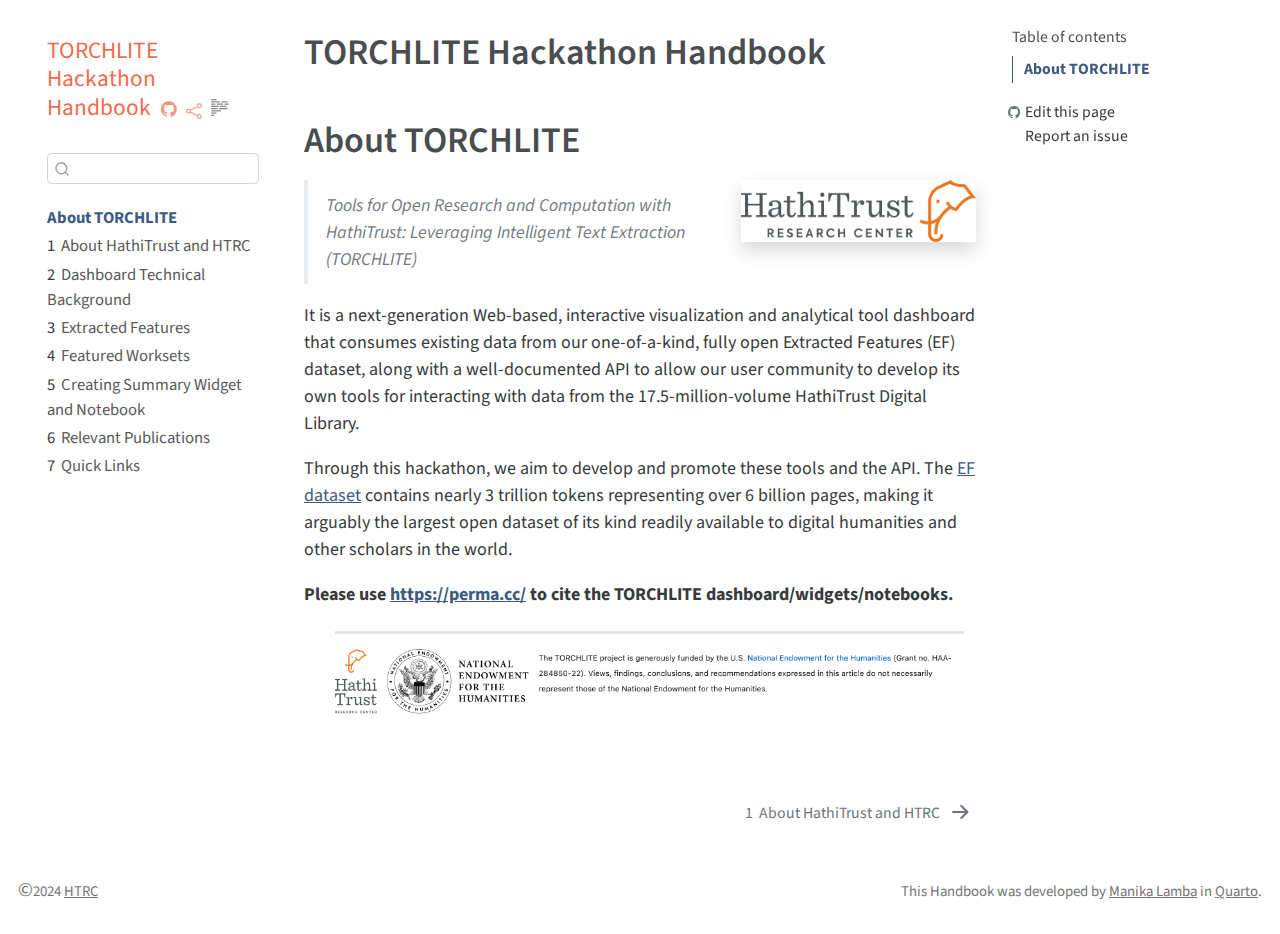
==== index.html @ 079a1df3 "30 April 2024" ====
<!DOCTYPE html>
<html xmlns="http://www.w3.org/1999/xhtml" lang="en" xml:lang="en"><head>

<meta charset="utf-8">
<meta name="generator" content="quarto-1.3.450">

<meta name="viewport" content="width=device-width, initial-scale=1.0, user-scalable=yes">


<title>TORCHLITE Hackathon Handbook</title>
<style>
code{white-space: pre-wrap;}
span.smallcaps{font-variant: small-caps;}
div.columns{display: flex; gap: min(4vw, 1.5em);}
div.column{flex: auto; overflow-x: auto;}
div.hanging-indent{margin-left: 1.5em; text-indent: -1.5em;}
ul.task-list{list-style: none;}
ul.task-list li input[type="checkbox"] {
  width: 0.8em;
  margin: 0 0.8em 0.2em -1em; /* quarto-specific, see https://github.com/quarto-dev/quarto-cli/issues/4556 */ 
  vertical-align: middle;
}
</style>


<script src="site_libs/quarto-nav/quarto-nav.js"></script>
<script src="site_libs/quarto-nav/headroom.min.js"></script>
<script src="site_libs/clipboard/clipboard.min.js"></script>
<script src="site_libs/quarto-search/autocomplete.umd.js"></script>
<script src="site_libs/quarto-search/fuse.min.js"></script>
<script src="site_libs/quarto-search/quarto-search.js"></script>
<meta name="quarto:offset" content="./">
<link href="./htrc.html" rel="next">
<link href="./images/cover.png" rel="icon" type="image/png">
<script src="site_libs/quarto-html/quarto.js"></script>
<script src="site_libs/quarto-html/popper.min.js"></script>
<script src="site_libs/quarto-html/tippy.umd.min.js"></script>
<script src="site_libs/quarto-html/anchor.min.js"></script>
<link href="site_libs/quarto-html/tippy.css" rel="stylesheet">
<link href="site_libs/quarto-html/quarto-syntax-highlighting.css" rel="stylesheet" id="quarto-text-highlighting-styles">
<script src="site_libs/bootstrap/bootstrap.min.js"></script>
<link href="site_libs/bootstrap/bootstrap-icons.css" rel="stylesheet">
<link href="site_libs/bootstrap/bootstrap.min.css" rel="stylesheet" id="quarto-bootstrap" data-mode="light">
<script id="quarto-search-options" type="application/json">{
  "location": "sidebar",
  "copy-button": false,
  "collapse-after": 3,
  "panel-placement": "start",
  "type": "textbox",
  "limit": 20,
  "language": {
    "search-no-results-text": "No results",
    "search-matching-documents-text": "matching documents",
    "search-copy-link-title": "Copy link to search",
    "search-hide-matches-text": "Hide additional matches",
    "search-more-match-text": "more match in this document",
    "search-more-matches-text": "more matches in this document",
    "search-clear-button-title": "Clear",
    "search-detached-cancel-button-title": "Cancel",
    "search-submit-button-title": "Submit",
    "search-label": "Search"
  }
}</script>


</head>

<body class="nav-sidebar floating">

<div id="quarto-search-results"></div>
  <header id="quarto-header" class="headroom fixed-top">
  <nav class="quarto-secondary-nav">
    <div class="container-fluid d-flex">
      <button type="button" class="quarto-btn-toggle btn" data-bs-toggle="collapse" data-bs-target="#quarto-sidebar,#quarto-sidebar-glass" aria-controls="quarto-sidebar" aria-expanded="false" aria-label="Toggle sidebar navigation" onclick="if (window.quartoToggleHeadroom) { window.quartoToggleHeadroom(); }">
        <i class="bi bi-layout-text-sidebar-reverse"></i>
      </button>
      <nav class="quarto-page-breadcrumbs" aria-label="breadcrumb"><ol class="breadcrumb"><li class="breadcrumb-item"><a href="./index.html">About TORCHLITE</a></li></ol></nav>
      <a class="flex-grow-1" role="button" data-bs-toggle="collapse" data-bs-target="#quarto-sidebar,#quarto-sidebar-glass" aria-controls="quarto-sidebar" aria-expanded="false" aria-label="Toggle sidebar navigation" onclick="if (window.quartoToggleHeadroom) { window.quartoToggleHeadroom(); }">      
      </a>
      <button type="button" class="btn quarto-search-button" aria-label="" onclick="window.quartoOpenSearch();">
        <i class="bi bi-search"></i>
      </button>
    </div>
  </nav>
</header>
<!-- content -->
<div id="quarto-content" class="quarto-container page-columns page-rows-contents page-layout-article">
<!-- sidebar -->
  <nav id="quarto-sidebar" class="sidebar collapse collapse-horizontal sidebar-navigation floating overflow-auto">
    <div class="pt-lg-2 mt-2 text-left sidebar-header">
    <div class="sidebar-title mb-0 py-0">
      <a href="./">TORCHLITE Hackathon Handbook</a> 
        <div class="sidebar-tools-main tools-wide">
    <a href="https://github.com/htrc/torchlite-handbook" rel="" title="Source Code" class="quarto-navigation-tool px-1" aria-label="Source Code"><i class="bi bi-github"></i></a>
    <div class="dropdown">
      <a href="" title="Share" id="quarto-navigation-tool-dropdown-0" class="quarto-navigation-tool dropdown-toggle px-1" data-bs-toggle="dropdown" aria-expanded="false" aria-label="Share"><i class="bi bi-share"></i></a>
      <ul class="dropdown-menu" aria-labelledby="quarto-navigation-tool-dropdown-0">
          <li>
            <a class="dropdown-item sidebar-tools-main-item" href="https://twitter.com/intent/tweet?url=|url|">
              <i class="bi bi-bi-twitter pe-1"></i>
            Twitter
            </a>
          </li>
          <li>
            <a class="dropdown-item sidebar-tools-main-item" href="https://www.facebook.com/sharer/sharer.php?u=|url|">
              <i class="bi bi-bi-facebook pe-1"></i>
            Facebook
            </a>
          </li>
      </ul>
    </div>
  <a href="" class="quarto-reader-toggle quarto-navigation-tool px-1" onclick="window.quartoToggleReader(); return false;" title="Toggle reader mode">
  <div class="quarto-reader-toggle-btn">
  <i class="bi"></i>
  </div>
</a>
</div>
    </div>
      </div>
        <div class="mt-2 flex-shrink-0 align-items-center">
        <div class="sidebar-search">
        <div id="quarto-search" class="" title="Search"></div>
        </div>
        </div>
    <div class="sidebar-menu-container"> 
    <ul class="list-unstyled mt-1">
        <li class="sidebar-item">
  <div class="sidebar-item-container"> 
  <a href="./index.html" class="sidebar-item-text sidebar-link active">
 <span class="menu-text">About TORCHLITE</span></a>
  </div>
</li>
        <li class="sidebar-item">
  <div class="sidebar-item-container"> 
  <a href="./htrc.html" class="sidebar-item-text sidebar-link">
 <span class="menu-text"><span class="chapter-number">1</span>&nbsp; <span class="chapter-title">About HathiTrust and HTRC</span></span></a>
  </div>
</li>
        <li class="sidebar-item">
  <div class="sidebar-item-container"> 
  <a href="./technical-background.html" class="sidebar-item-text sidebar-link">
 <span class="menu-text"><span class="chapter-number">2</span>&nbsp; <span class="chapter-title">Dashboard Technical Background</span></span></a>
  </div>
</li>
        <li class="sidebar-item">
  <div class="sidebar-item-container"> 
  <a href="./ef.html" class="sidebar-item-text sidebar-link">
 <span class="menu-text"><span class="chapter-number">3</span>&nbsp; <span class="chapter-title">Extracted Features</span></span></a>
  </div>
</li>
        <li class="sidebar-item">
  <div class="sidebar-item-container"> 
  <a href="./worksets.html" class="sidebar-item-text sidebar-link">
 <span class="menu-text"><span class="chapter-number">4</span>&nbsp; <span class="chapter-title">Featured Worksets</span></span></a>
  </div>
</li>
        <li class="sidebar-item">
  <div class="sidebar-item-container"> 
  <a href="./widget.html" class="sidebar-item-text sidebar-link">
 <span class="menu-text"><span class="chapter-number">5</span>&nbsp; <span class="chapter-title">Creating Summary Widget and Notebook</span></span></a>
  </div>
</li>
        <li class="sidebar-item">
  <div class="sidebar-item-container"> 
  <a href="./publications.html" class="sidebar-item-text sidebar-link">
 <span class="menu-text"><span class="chapter-number">6</span>&nbsp; <span class="chapter-title">Relevant Publications</span></span></a>
  </div>
</li>
        <li class="sidebar-item">
  <div class="sidebar-item-container"> 
  <a href="./links.html" class="sidebar-item-text sidebar-link">
 <span class="menu-text"><span class="chapter-number">7</span>&nbsp; <span class="chapter-title">Quick Links</span></span></a>
  </div>
</li>
    </ul>
    </div>
</nav>
<div id="quarto-sidebar-glass" data-bs-toggle="collapse" data-bs-target="#quarto-sidebar,#quarto-sidebar-glass"></div>
<!-- margin-sidebar -->
    <div id="quarto-margin-sidebar" class="sidebar margin-sidebar">
        <nav id="TOC" role="doc-toc" class="toc-active">
    <h2 id="toc-title">Table of contents</h2>
   
  <ul>
  <li><a href="#about-torchlite" id="toc-about-torchlite" class="nav-link active" data-scroll-target="#about-torchlite">About TORCHLITE</a></li>
  </ul>
<div class="toc-actions"><div><i class="bi bi-github"></i></div><div class="action-links"><p><a href="https://github.com/htrc/torchlite-handbook/edit/main/index.qmd" class="toc-action">Edit this page</a></p><p><a href="https://github.com/htrc/torchlite-handbook/issues/new" class="toc-action">Report an issue</a></p></div></div></nav>
    </div>
<!-- main -->
<main class="content" id="quarto-document-content">

<header id="title-block-header" class="quarto-title-block default">
<div class="quarto-title">
<h1 class="title">TORCHLITE Hackathon Handbook</h1>
</div>



<div class="quarto-title-meta">

    
  
    
  </div>
  

</header>


<section id="about-torchlite" class="level1 unnumbered">
<h1 class="unnumbered">About TORCHLITE</h1><p><img src="images/cover.png" title="TORCHLITE Hackathon Handbook" class="quarto-cover-image img-fluid"></p>
<blockquote class="blockquote">
<p><em>Tools for Open Research and Computation with HathiTrust: Leveraging Intelligent Text Extraction (TORCHLITE)</em></p>
</blockquote>
<p>It is a next-generation Web-based, interactive visualization and analytical tool dashboard that consumes existing data from our one-of-a-kind, fully open Extracted Features (EF) dataset, along with a well-documented API to allow our user community to develop its own tools for interacting with data from the 17.5-million-volume HathiTrust Digital Library.</p>
<p>Through this hackathon, we aim to develop and promote these tools and the API. The <a href="https://analytics.hathitrust.org/datasets">EF dataset</a> contains nearly 3 trillion tokens representing over 6 billion pages, making it arguably the largest open dataset of its kind readily available to digital humanities and other scholars in the world.</p>
<p><strong>Please use <a href="https://perma.cc/" class="uri">https://perma.cc/</a> to cite the TORCHLITE dashboard/widgets/notebooks.</strong></p>
<div class="quarto-figure quarto-figure-center">
<figure class="figure">
<p><img src="images/footer.png" class="img-fluid figure-img"></p>
</figure>
</div>


</section>

</main> <!-- /main -->
<script id="quarto-html-after-body" type="application/javascript">
window.document.addEventListener("DOMContentLoaded", function (event) {
  const toggleBodyColorMode = (bsSheetEl) => {
    const mode = bsSheetEl.getAttribute("data-mode");
    const bodyEl = window.document.querySelector("body");
    if (mode === "dark") {
      bodyEl.classList.add("quarto-dark");
      bodyEl.classList.remove("quarto-light");
    } else {
      bodyEl.classList.add("quarto-light");
      bodyEl.classList.remove("quarto-dark");
    }
  }
  const toggleBodyColorPrimary = () => {
    const bsSheetEl = window.document.querySelector("link#quarto-bootstrap");
    if (bsSheetEl) {
      toggleBodyColorMode(bsSheetEl);
    }
  }
  toggleBodyColorPrimary();  
  const icon = "";
  const anchorJS = new window.AnchorJS();
  anchorJS.options = {
    placement: 'right',
    icon: icon
  };
  anchorJS.add('.anchored');
  const isCodeAnnotation = (el) => {
    for (const clz of el.classList) {
      if (clz.startsWith('code-annotation-')) {                     
        return true;
      }
    }
    return false;
  }
  const clipboard = new window.ClipboardJS('.code-copy-button', {
    text: function(trigger) {
      const codeEl = trigger.previousElementSibling.cloneNode(true);
      for (const childEl of codeEl.children) {
        if (isCodeAnnotation(childEl)) {
          childEl.remove();
        }
      }
      return codeEl.innerText;
    }
  });
  clipboard.on('success', function(e) {
    // button target
    const button = e.trigger;
    // don't keep focus
    button.blur();
    // flash "checked"
    button.classList.add('code-copy-button-checked');
    var currentTitle = button.getAttribute("title");
    button.setAttribute("title", "Copied!");
    let tooltip;
    if (window.bootstrap) {
      button.setAttribute("data-bs-toggle", "tooltip");
      button.setAttribute("data-bs-placement", "left");
      button.setAttribute("data-bs-title", "Copied!");
      tooltip = new bootstrap.Tooltip(button, 
        { trigger: "manual", 
          customClass: "code-copy-button-tooltip",
          offset: [0, -8]});
      tooltip.show();    
    }
    setTimeout(function() {
      if (tooltip) {
        tooltip.hide();
        button.removeAttribute("data-bs-title");
        button.removeAttribute("data-bs-toggle");
        button.removeAttribute("data-bs-placement");
      }
      button.setAttribute("title", currentTitle);
      button.classList.remove('code-copy-button-checked');
    }, 1000);
    // clear code selection
    e.clearSelection();
  });
  function tippyHover(el, contentFn) {
    const config = {
      allowHTML: true,
      content: contentFn,
      maxWidth: 500,
      delay: 100,
      arrow: false,
      appendTo: function(el) {
          return el.parentElement;
      },
      interactive: true,
      interactiveBorder: 10,
      theme: 'quarto',
      placement: 'bottom-start'
    };
    window.tippy(el, config); 
  }
  const noterefs = window.document.querySelectorAll('a[role="doc-noteref"]');
  for (var i=0; i<noterefs.length; i++) {
    const ref = noterefs[i];
    tippyHover(ref, function() {
      // use id or data attribute instead here
      let href = ref.getAttribute('data-footnote-href') || ref.getAttribute('href');
      try { href = new URL(href).hash; } catch {}
      const id = href.replace(/^#\/?/, "");
      const note = window.document.getElementById(id);
      return note.innerHTML;
    });
  }
      let selectedAnnoteEl;
      const selectorForAnnotation = ( cell, annotation) => {
        let cellAttr = 'data-code-cell="' + cell + '"';
        let lineAttr = 'data-code-annotation="' +  annotation + '"';
        const selector = 'span[' + cellAttr + '][' + lineAttr + ']';
        return selector;
      }
      const selectCodeLines = (annoteEl) => {
        const doc = window.document;
        const targetCell = annoteEl.getAttribute("data-target-cell");
        const targetAnnotation = annoteEl.getAttribute("data-target-annotation");
        const annoteSpan = window.document.querySelector(selectorForAnnotation(targetCell, targetAnnotation));
        const lines = annoteSpan.getAttribute("data-code-lines").split(",");
        const lineIds = lines.map((line) => {
          return targetCell + "-" + line;
        })
        let top = null;
        let height = null;
        let parent = null;
        if (lineIds.length > 0) {
            //compute the position of the single el (top and bottom and make a div)
            const el = window.document.getElementById(lineIds[0]);
            top = el.offsetTop;
            height = el.offsetHeight;
            parent = el.parentElement.parentElement;
          if (lineIds.length > 1) {
            const lastEl = window.document.getElementById(lineIds[lineIds.length - 1]);
            const bottom = lastEl.offsetTop + lastEl.offsetHeight;
            height = bottom - top;
          }
          if (top !== null && height !== null && parent !== null) {
            // cook up a div (if necessary) and position it 
            let div = window.document.getElementById("code-annotation-line-highlight");
            if (div === null) {
              div = window.document.createElement("div");
              div.setAttribute("id", "code-annotation-line-highlight");
              div.style.position = 'absolute';
              parent.appendChild(div);
            }
            div.style.top = top - 2 + "px";
            div.style.height = height + 4 + "px";
            let gutterDiv = window.document.getElementById("code-annotation-line-highlight-gutter");
            if (gutterDiv === null) {
              gutterDiv = window.document.createElement("div");
              gutterDiv.setAttribute("id", "code-annotation-line-highlight-gutter");
              gutterDiv.style.position = 'absolute';
              const codeCell = window.document.getElementById(targetCell);
              const gutter = codeCell.querySelector('.code-annotation-gutter');
              gutter.appendChild(gutterDiv);
            }
            gutterDiv.style.top = top - 2 + "px";
            gutterDiv.style.height = height + 4 + "px";
          }
          selectedAnnoteEl = annoteEl;
        }
      };
      const unselectCodeLines = () => {
        const elementsIds = ["code-annotation-line-highlight", "code-annotation-line-highlight-gutter"];
        elementsIds.forEach((elId) => {
          const div = window.document.getElementById(elId);
          if (div) {
            div.remove();
          }
        });
        selectedAnnoteEl = undefined;
      };
      // Attach click handler to the DT
      const annoteDls = window.document.querySelectorAll('dt[data-target-cell]');
      for (const annoteDlNode of annoteDls) {
        annoteDlNode.addEventListener('click', (event) => {
          const clickedEl = event.target;
          if (clickedEl !== selectedAnnoteEl) {
            unselectCodeLines();
            const activeEl = window.document.querySelector('dt[data-target-cell].code-annotation-active');
            if (activeEl) {
              activeEl.classList.remove('code-annotation-active');
            }
            selectCodeLines(clickedEl);
            clickedEl.classList.add('code-annotation-active');
          } else {
            // Unselect the line
            unselectCodeLines();
            clickedEl.classList.remove('code-annotation-active');
          }
        });
      }
  const findCites = (el) => {
    const parentEl = el.parentElement;
    if (parentEl) {
      const cites = parentEl.dataset.cites;
      if (cites) {
        return {
          el,
          cites: cites.split(' ')
        };
      } else {
        return findCites(el.parentElement)
      }
    } else {
      return undefined;
    }
  };
  var bibliorefs = window.document.querySelectorAll('a[role="doc-biblioref"]');
  for (var i=0; i<bibliorefs.length; i++) {
    const ref = bibliorefs[i];
    const citeInfo = findCites(ref);
    if (citeInfo) {
      tippyHover(citeInfo.el, function() {
        var popup = window.document.createElement('div');
        citeInfo.cites.forEach(function(cite) {
          var citeDiv = window.document.createElement('div');
          citeDiv.classList.add('hanging-indent');
          citeDiv.classList.add('csl-entry');
          var biblioDiv = window.document.getElementById('ref-' + cite);
          if (biblioDiv) {
            citeDiv.innerHTML = biblioDiv.innerHTML;
          }
          popup.appendChild(citeDiv);
        });
        return popup.innerHTML;
      });
    }
  }
});
</script>
<nav class="page-navigation">
  <div class="nav-page nav-page-previous">
  </div>
  <div class="nav-page nav-page-next">
      <a href="./htrc.html" class="pagination-link">
        <span class="nav-page-text"><span class="chapter-number">1</span>&nbsp; <span class="chapter-title">About HathiTrust and HTRC</span></span> <i class="bi bi-arrow-right-short"></i>
      </a>
  </div>
</nav>
</div> <!-- /content -->
<footer class="footer">
  <div class="nav-footer">
    <div class="nav-footer-left"><span class="r2rsymbols-sym sym-33" style="font-size:20px!important;">©</span>2024 <a href="https://analytics.hathitrust.org/">HTRC</a></div>   
    <div class="nav-footer-center">
      &nbsp;
    </div>
    <div class="nav-footer-right">This Handbook was developed by <a href="https://manika-lamba.github.io/">Manika Lamba</a> in <a href="https://quarto.org/">Quarto</a>.</div>
  </div>
</footer>



</body></html>
---- site_libs/quarto-html/tippy.css ----
.tippy-box[data-animation=fade][data-state=hidden]{opacity:0}[data-tippy-root]{max-width:calc(100vw - 10px)}.tippy-box{position:relative;background-color:#333;color:#fff;border-radius:4px;font-size:14px;line-height:1.4;white-space:normal;outline:0;transition-property:transform,visibility,opacity}.tippy-box[data-placement^=top]>.tippy-arrow{bottom:0}.tippy-box[data-placement^=top]>.tippy-arrow:before{bottom:-7px;left:0;border-width:8px 8px 0;border-top-color:initial;transform-origin:center top}.tippy-box[data-placement^=bottom]>.tippy-arrow{top:0}.tippy-box[data-placement^=bottom]>.tippy-arrow:before{top:-7px;left:0;border-width:0 8px 8px;border-bottom-color:initial;transform-origin:center bottom}.tippy-box[data-placement^=left]>.tippy-arrow{right:0}.tippy-box[data-placement^=left]>.tippy-arrow:before{border-width:8px 0 8px 8px;border-left-color:initial;right:-7px;transform-origin:center left}.tippy-box[data-placement^=right]>.tippy-arrow{left:0}.tippy-box[data-placement^=right]>.tippy-arrow:before{left:-7px;border-width:8px 8px 8px 0;border-right-color:initial;transform-origin:center right}.tippy-box[data-inertia][data-state=visible]{transition-timing-function:cubic-bezier(.54,1.5,.38,1.11)}.tippy-arrow{width:16px;height:16px;color:#333}.tippy-arrow:before{content:"";position:absolute;border-color:transparent;border-style:solid}.tippy-content{position:relative;padding:5px 9px;z-index:1}
---- site_libs/quarto-html/quarto-syntax-highlighting.css ----
/* quarto syntax highlight colors */
:root {
  --quarto-hl-ot-color: #003B4F;
  --quarto-hl-at-color: #657422;
  --quarto-hl-ss-color: #20794D;
  --quarto-hl-an-color: #5E5E5E;
  --quarto-hl-fu-color: #4758AB;
  --quarto-hl-st-color: #20794D;
  --quarto-hl-cf-color: #003B4F;
  --quarto-hl-op-color: #5E5E5E;
  --quarto-hl-er-color: #AD0000;
  --quarto-hl-bn-color: #AD0000;
  --quarto-hl-al-color: #AD0000;
  --quarto-hl-va-color: #111111;
  --quarto-hl-bu-color: inherit;
  --quarto-hl-ex-color: inherit;
  --quarto-hl-pp-color: #AD0000;
  --quarto-hl-in-color: #5E5E5E;
  --quarto-hl-vs-color: #20794D;
  --quarto-hl-wa-color: #5E5E5E;
  --quarto-hl-do-color: #5E5E5E;
  --quarto-hl-im-color: #00769E;
  --quarto-hl-ch-color: #20794D;
  --quarto-hl-dt-color: #AD0000;
  --quarto-hl-fl-color: #AD0000;
  --quarto-hl-co-color: #5E5E5E;
  --quarto-hl-cv-color: #5E5E5E;
  --quarto-hl-cn-color: #8f5902;
  --quarto-hl-sc-color: #5E5E5E;
  --quarto-hl-dv-color: #AD0000;
  --quarto-hl-kw-color: #003B4F;
}

/* other quarto variables */
:root {
  --quarto-font-monospace: SFMono-Regular, Menlo, Monaco, Consolas, "Liberation Mono", "Courier New", monospace;
}

pre > code.sourceCode > span {
  color: #003B4F;
}

code span {
  color: #003B4F;
}

code.sourceCode > span {
  color: #003B4F;
}

div.sourceCode,
div.sourceCode pre.sourceCode {
  color: #003B4F;
}

code span.ot {
  color: #003B4F;
  font-style: inherit;
}

code span.at {
  color: #657422;
  font-style: inherit;
}

code span.ss {
  color: #20794D;
  font-style: inherit;
}

code span.an {
  color: #5E5E5E;
  font-style: inherit;
}

code span.fu {
  color: #4758AB;
  font-style: inherit;
}

code span.st {
  color: #20794D;
  font-style: inherit;
}

code span.cf {
  color: #003B4F;
  font-style: inherit;
}

code span.op {
  color: #5E5E5E;
  font-style: inherit;
}

code span.er {
  color: #AD0000;
  font-style: inherit;
}

code span.bn {
  color: #AD0000;
  font-style: inherit;
}

code span.al {
  color: #AD0000;
  font-style: inherit;
}

code span.va {
  color: #111111;
  font-style: inherit;
}

code span.bu {
  font-style: inherit;
}

code span.ex {
  font-style: inherit;
}

code span.pp {
  color: #AD0000;
  font-style: inherit;
}

code span.in {
  color: #5E5E5E;
  font-style: inherit;
}

code span.vs {
  color: #20794D;
  font-style: inherit;
}

code span.wa {
  color: #5E5E5E;
  font-style: italic;
}

code span.do {
  color: #5E5E5E;
  font-style: italic;
}

code span.im {
  color: #00769E;
  font-style: inherit;
}

code span.ch {
  color: #20794D;
  font-style: inherit;
}

code span.dt {
  color: #AD0000;
  font-style: inherit;
}

code span.fl {
  color: #AD0000;
  font-style: inherit;
}

code span.co {
  color: #5E5E5E;
  font-style: inherit;
}

code span.cv {
  color: #5E5E5E;
  font-style: italic;
}

code span.cn {
  color: #8f5902;
  font-style: inherit;
}

code span.sc {
  color: #5E5E5E;
  font-style: inherit;
}

code span.dv {
  color: #AD0000;
  font-style: inherit;
}

code span.kw {
  color: #003B4F;
  font-style: inherit;
}

.prevent-inlining {
  content: "</";
}

/*# sourceMappingURL=debc5d5d77c3f9108843748ff7464032.css.map */
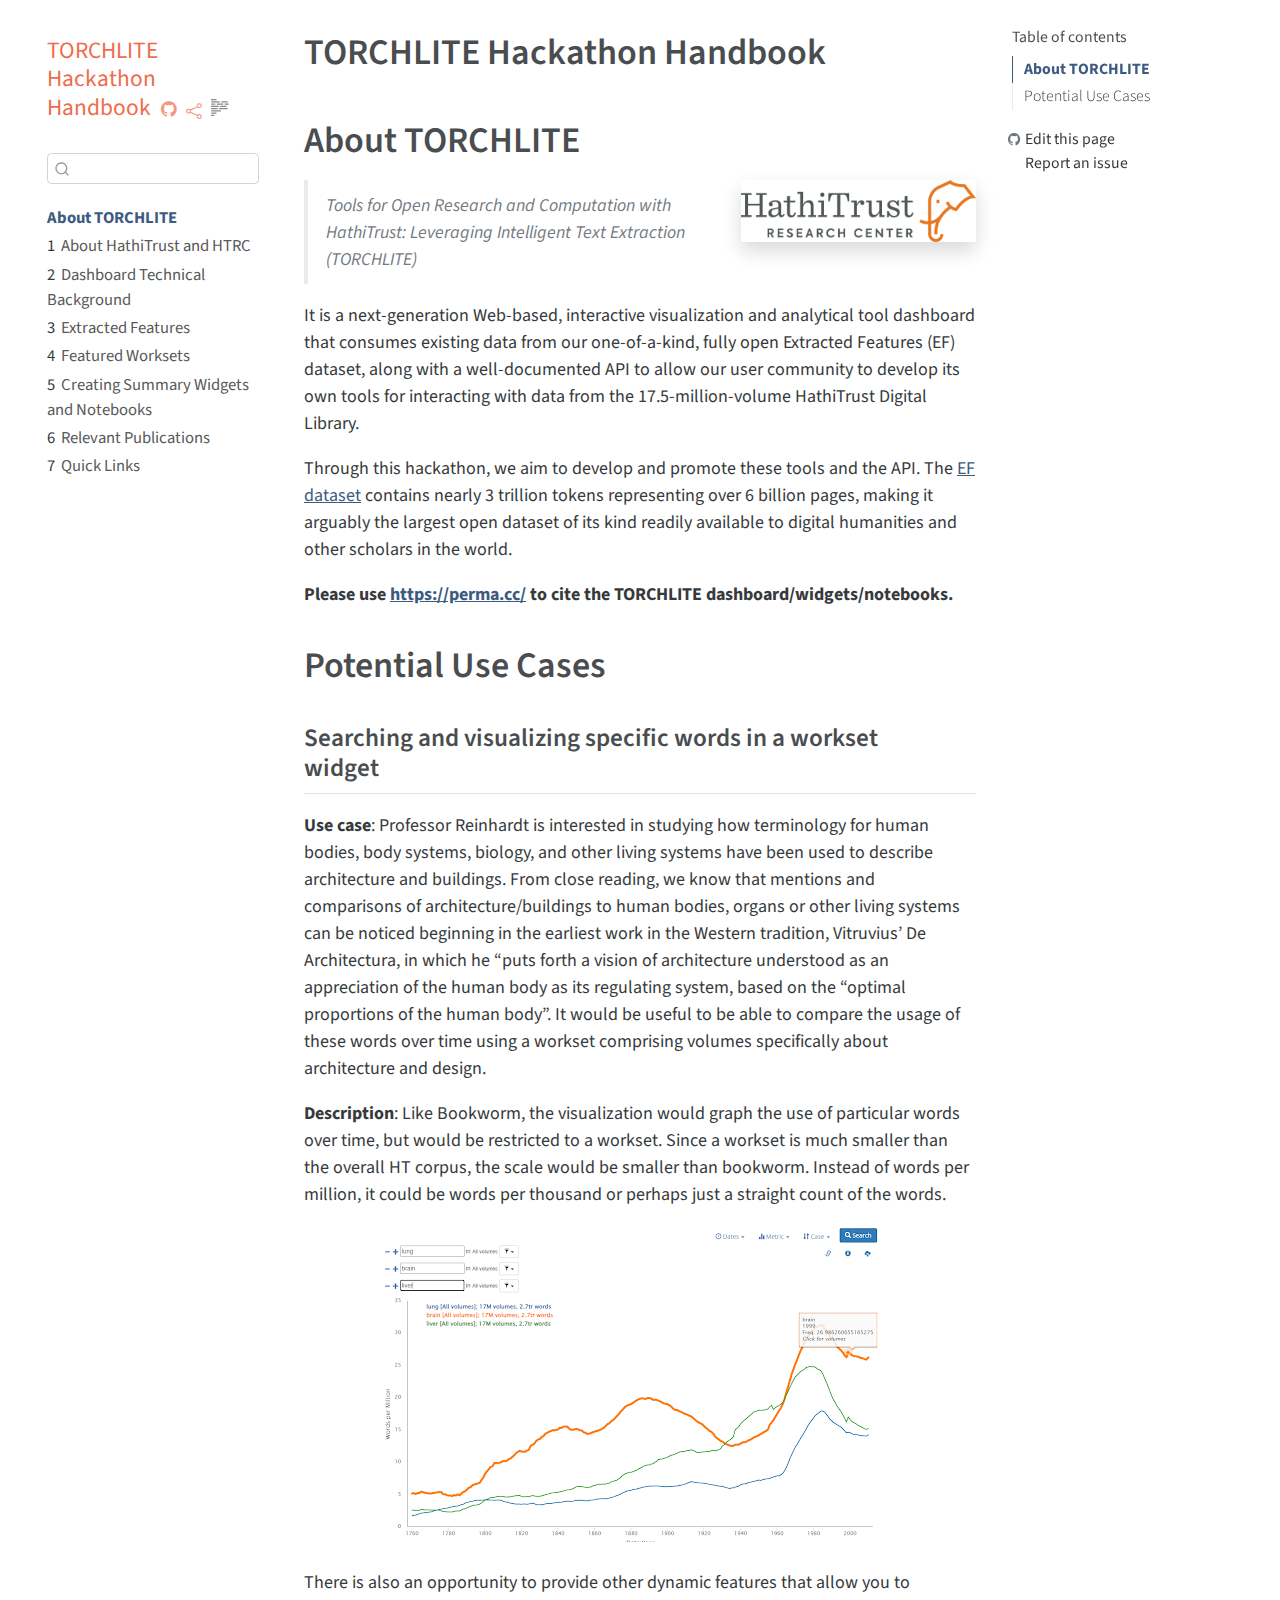
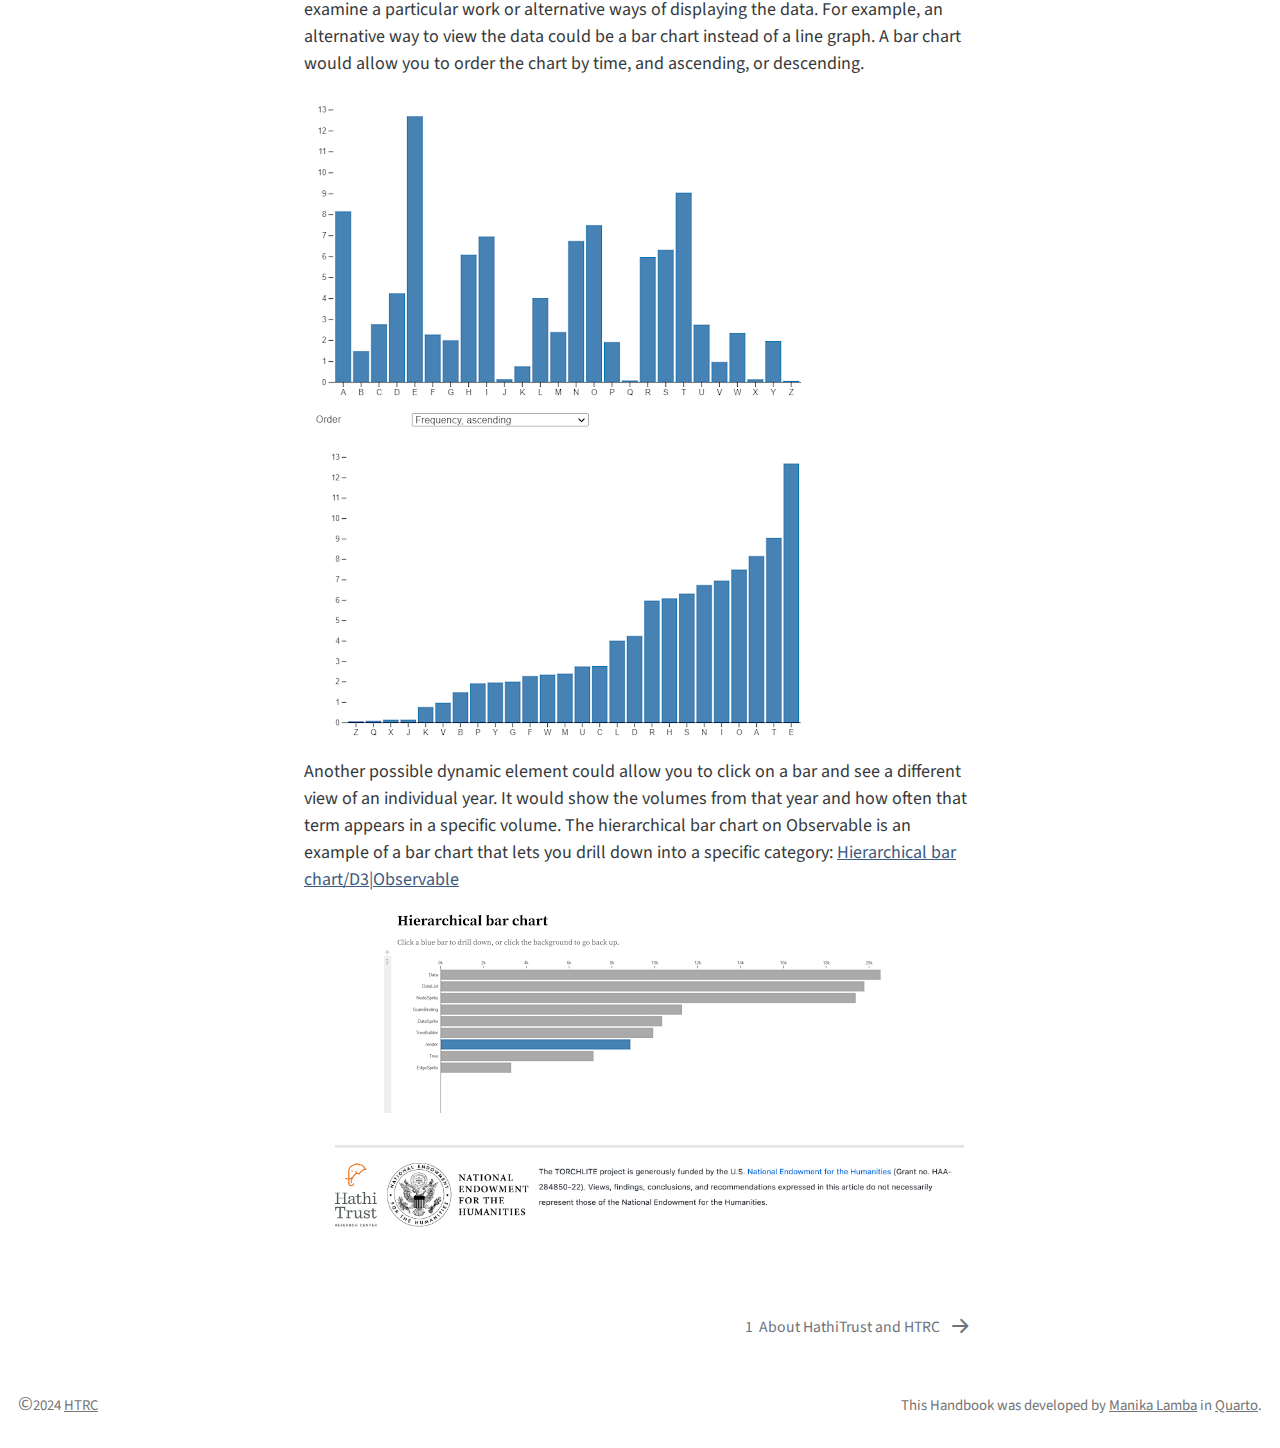
==== commit df32b92d: "30 April 2024" ====
--- a/index.html
+++ b/index.html
@@ -157,7 +157,7 @@
         <li class="sidebar-item">
   <div class="sidebar-item-container"> 
   <a href="./widget.html" class="sidebar-item-text sidebar-link">
- <span class="menu-text"><span class="chapter-number">5</span>&nbsp; <span class="chapter-title">Creating Summary Widget and Notebook</span></span></a>
+ <span class="menu-text"><span class="chapter-number">5</span>&nbsp; <span class="chapter-title">Creating Summary Widgets and Notebooks</span></span></a>
   </div>
 </li>
         <li class="sidebar-item">
@@ -183,6 +183,10 @@
    
   <ul>
   <li><a href="#about-torchlite" id="toc-about-torchlite" class="nav-link active" data-scroll-target="#about-torchlite">About TORCHLITE</a></li>
+  <li><a href="#potential-use-cases" id="toc-potential-use-cases" class="nav-link" data-scroll-target="#potential-use-cases">Potential Use Cases</a>
+  <ul class="collapse">
+  <li><a href="#searching-and-visualizing-specific-words-in-a-workset-widget" id="toc-searching-and-visualizing-specific-words-in-a-workset-widget" class="nav-link" data-scroll-target="#searching-and-visualizing-specific-words-in-a-workset-widget">Searching and visualizing specific words in a workset widget</a></li>
+  </ul></li>
   </ul>
 <div class="toc-actions"><div><i class="bi bi-github"></i></div><div class="action-links"><p><a href="https://github.com/htrc/torchlite-handbook/edit/main/index.qmd" class="toc-action">Edit this page</a></p><p><a href="https://github.com/htrc/torchlite-handbook/issues/new" class="toc-action">Report an issue</a></p></div></div></nav>
     </div>
@@ -215,6 +219,26 @@
 <p>It is a next-generation Web-based, interactive visualization and analytical tool dashboard that consumes existing data from our one-of-a-kind, fully open Extracted Features (EF) dataset, along with a well-documented API to allow our user community to develop its own tools for interacting with data from the 17.5-million-volume HathiTrust Digital Library.</p>
 <p>Through this hackathon, we aim to develop and promote these tools and the API. The <a href="https://analytics.hathitrust.org/datasets">EF dataset</a> contains nearly 3 trillion tokens representing over 6 billion pages, making it arguably the largest open dataset of its kind readily available to digital humanities and other scholars in the world.</p>
 <p><strong>Please use <a href="https://perma.cc/" class="uri">https://perma.cc/</a> to cite the TORCHLITE dashboard/widgets/notebooks.</strong></p>
+</section>
+<section id="potential-use-cases" class="level1">
+<h1>Potential Use Cases</h1>
+<section id="searching-and-visualizing-specific-words-in-a-workset-widget" class="level2">
+<h2 class="anchored" data-anchor-id="searching-and-visualizing-specific-words-in-a-workset-widget">Searching and visualizing specific words in a workset widget</h2>
+<p><strong>Use case</strong>: Professor Reinhardt is interested in studying how terminology for human bodies, body systems, biology, and other living systems have been used to describe architecture and buildings. From close reading, we know that mentions and comparisons of architecture/buildings to human bodies, organs or other living systems can be noticed beginning in the earliest work in the Western tradition, Vitruvius’ De Architectura, in which he “puts forth a vision of architecture understood as an appreciation of the human body as its regulating system, based on the “optimal proportions of the human body”. It would be useful to be able to compare the usage of these words over time using a workset comprising volumes specifically about architecture and design.</p>
+<p><strong>Description</strong>: Like Bookworm, the visualization would graph the use of particular words over time, but would be restricted to a workset. Since a workset is much smaller than the overall HT corpus, the scale would be smaller than bookworm. Instead of words per million, it could be words per thousand or perhaps just a straight count of the words.</p>
+<div class="quarto-figure quarto-figure-center">
+<figure class="figure">
+<p><img src="images/uc.png" class="img-fluid figure-img"></p>
+</figure>
+</div>
+<p>There is also an opportunity to provide other dynamic features that allow you to examine a particular work or alternative ways of displaying the data. For example, an alternative way to view the data could be a bar chart instead of a line graph. A bar chart would allow you to order the chart by time, and ascending, or descending.</p>
+<p><img src="images/uc1.png" class="img-fluid" data-fig-align="center"> <img src="images/uc2.png" class="img-fluid" data-fig-align="center"></p>
+<p>Another possible dynamic element could allow you to click on a bar and see a different view of an individual year. It would show the volumes from that year and how often that term appears in a specific volume. The hierarchical bar chart on Observable is an example of a bar chart that lets you drill down into a specific category: <a href="https://observablehq.com/@d3/hierarchical-bar-chart?intent=fork">Hierarchical bar chart/D3|Observable</a></p>
+<div class="quarto-figure quarto-figure-center">
+<figure class="figure">
+<p><img src="images/uc3.png" class="img-fluid figure-img"></p>
+</figure>
+</div>
 <div class="quarto-figure quarto-figure-center">
 <figure class="figure">
 <p><img src="images/footer.png" class="img-fluid figure-img"></p>
@@ -222,6 +246,7 @@
 </div>
 
 
+</section>
 </section>
 
 </main> <!-- /main -->
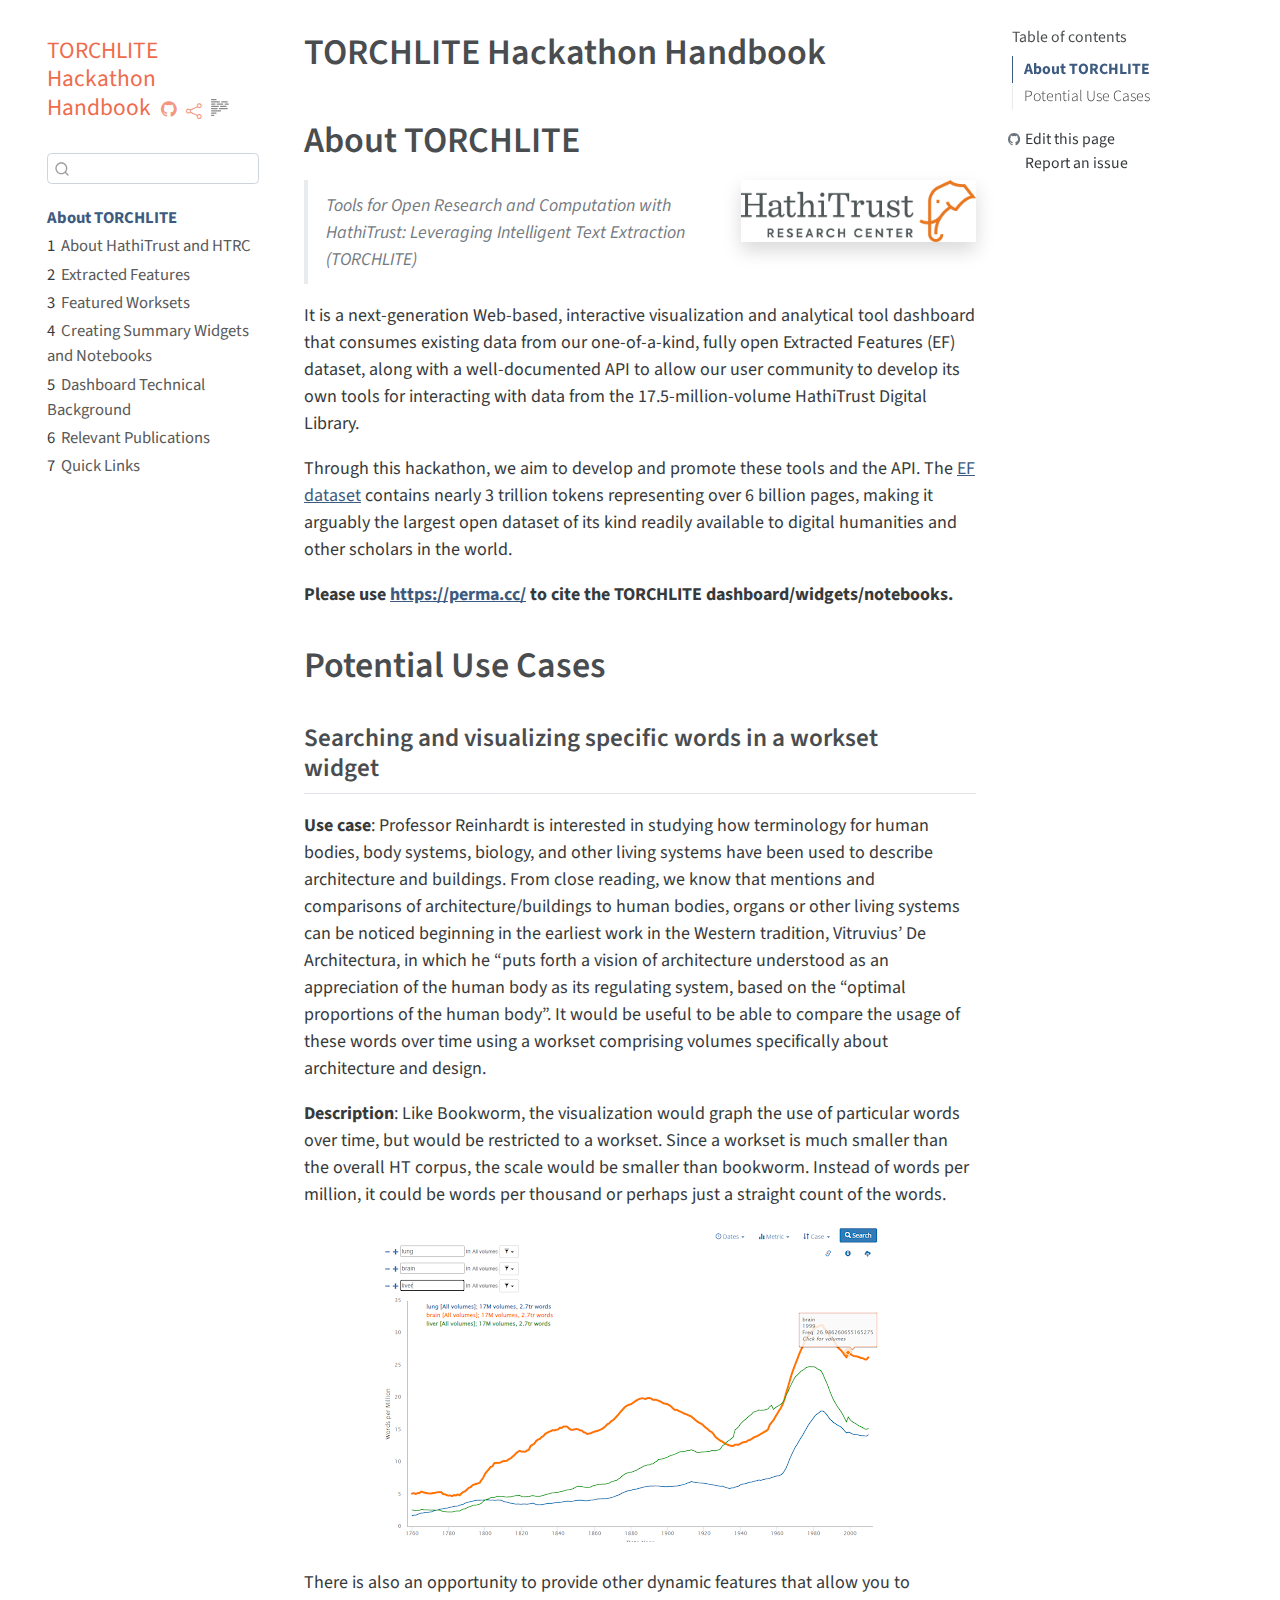
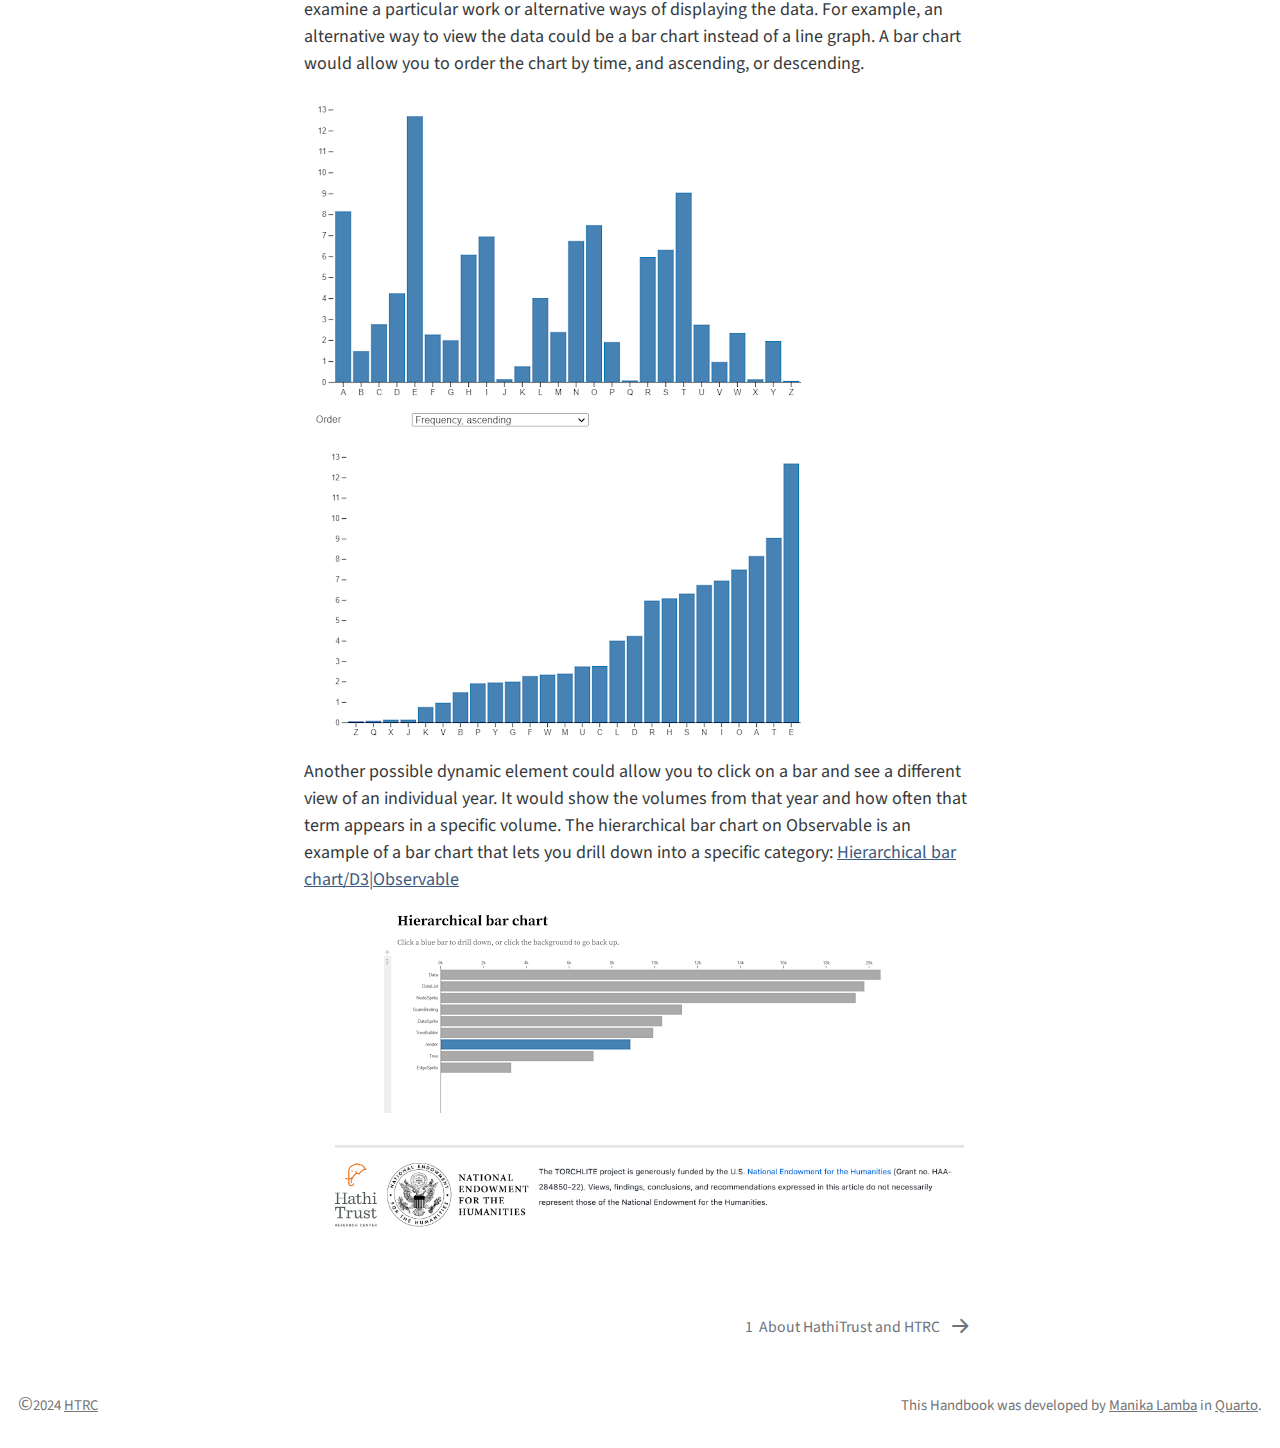
==== commit ebcdb4ab: "30 April 2024" ====
--- a/index.html
+++ b/index.html
@@ -138,26 +138,26 @@
 </li>
         <li class="sidebar-item">
   <div class="sidebar-item-container"> 
+  <a href="./ef.html" class="sidebar-item-text sidebar-link">
+ <span class="menu-text"><span class="chapter-number">2</span>&nbsp; <span class="chapter-title">Extracted Features</span></span></a>
+  </div>
+</li>
+        <li class="sidebar-item">
+  <div class="sidebar-item-container"> 
+  <a href="./worksets.html" class="sidebar-item-text sidebar-link">
+ <span class="menu-text"><span class="chapter-number">3</span>&nbsp; <span class="chapter-title">Featured Worksets</span></span></a>
+  </div>
+</li>
+        <li class="sidebar-item">
+  <div class="sidebar-item-container"> 
+  <a href="./widget.html" class="sidebar-item-text sidebar-link">
+ <span class="menu-text"><span class="chapter-number">4</span>&nbsp; <span class="chapter-title">Creating Summary Widgets and Notebooks</span></span></a>
+  </div>
+</li>
+        <li class="sidebar-item">
+  <div class="sidebar-item-container"> 
   <a href="./technical-background.html" class="sidebar-item-text sidebar-link">
- <span class="menu-text"><span class="chapter-number">2</span>&nbsp; <span class="chapter-title">Dashboard Technical Background</span></span></a>
-  </div>
-</li>
-        <li class="sidebar-item">
-  <div class="sidebar-item-container"> 
-  <a href="./ef.html" class="sidebar-item-text sidebar-link">
- <span class="menu-text"><span class="chapter-number">3</span>&nbsp; <span class="chapter-title">Extracted Features</span></span></a>
-  </div>
-</li>
-        <li class="sidebar-item">
-  <div class="sidebar-item-container"> 
-  <a href="./worksets.html" class="sidebar-item-text sidebar-link">
- <span class="menu-text"><span class="chapter-number">4</span>&nbsp; <span class="chapter-title">Featured Worksets</span></span></a>
-  </div>
-</li>
-        <li class="sidebar-item">
-  <div class="sidebar-item-container"> 
-  <a href="./widget.html" class="sidebar-item-text sidebar-link">
- <span class="menu-text"><span class="chapter-number">5</span>&nbsp; <span class="chapter-title">Creating Summary Widgets and Notebooks</span></span></a>
+ <span class="menu-text"><span class="chapter-number">5</span>&nbsp; <span class="chapter-title">Dashboard Technical Background</span></span></a>
   </div>
 </li>
         <li class="sidebar-item">
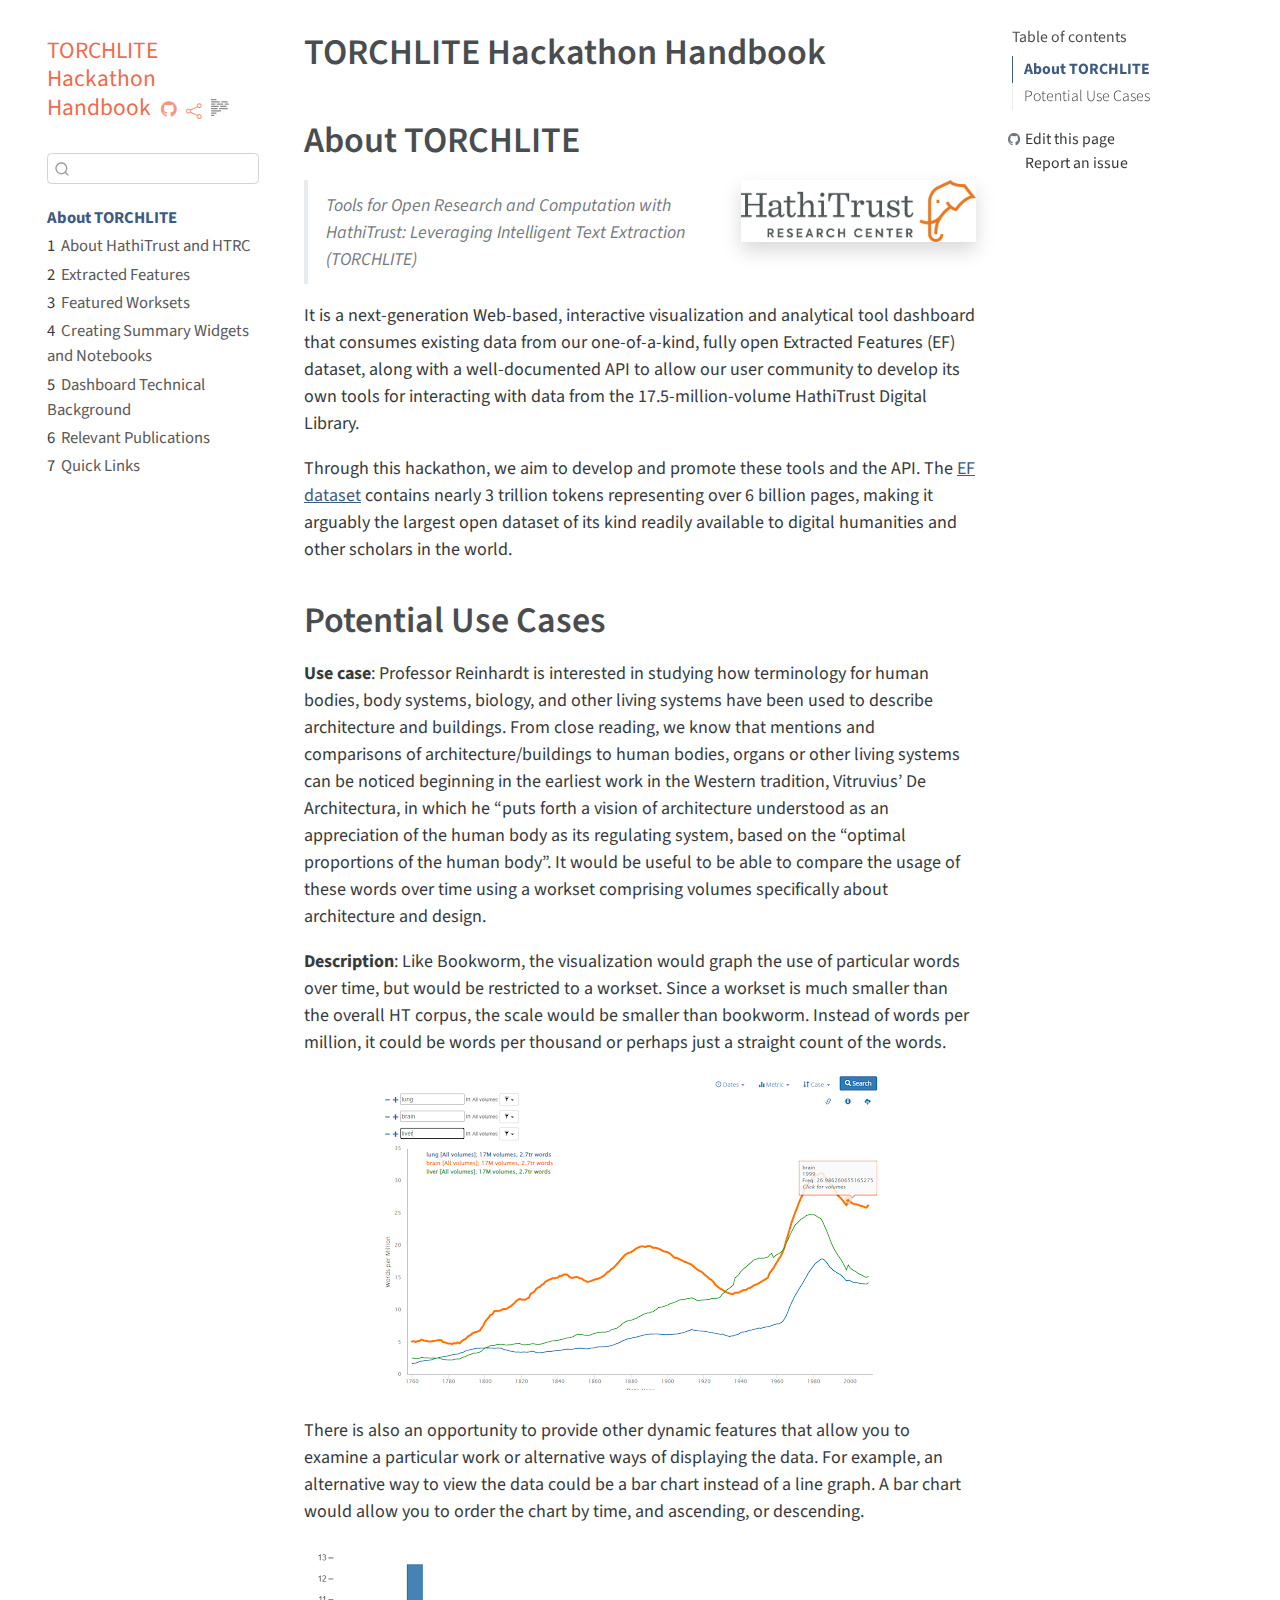
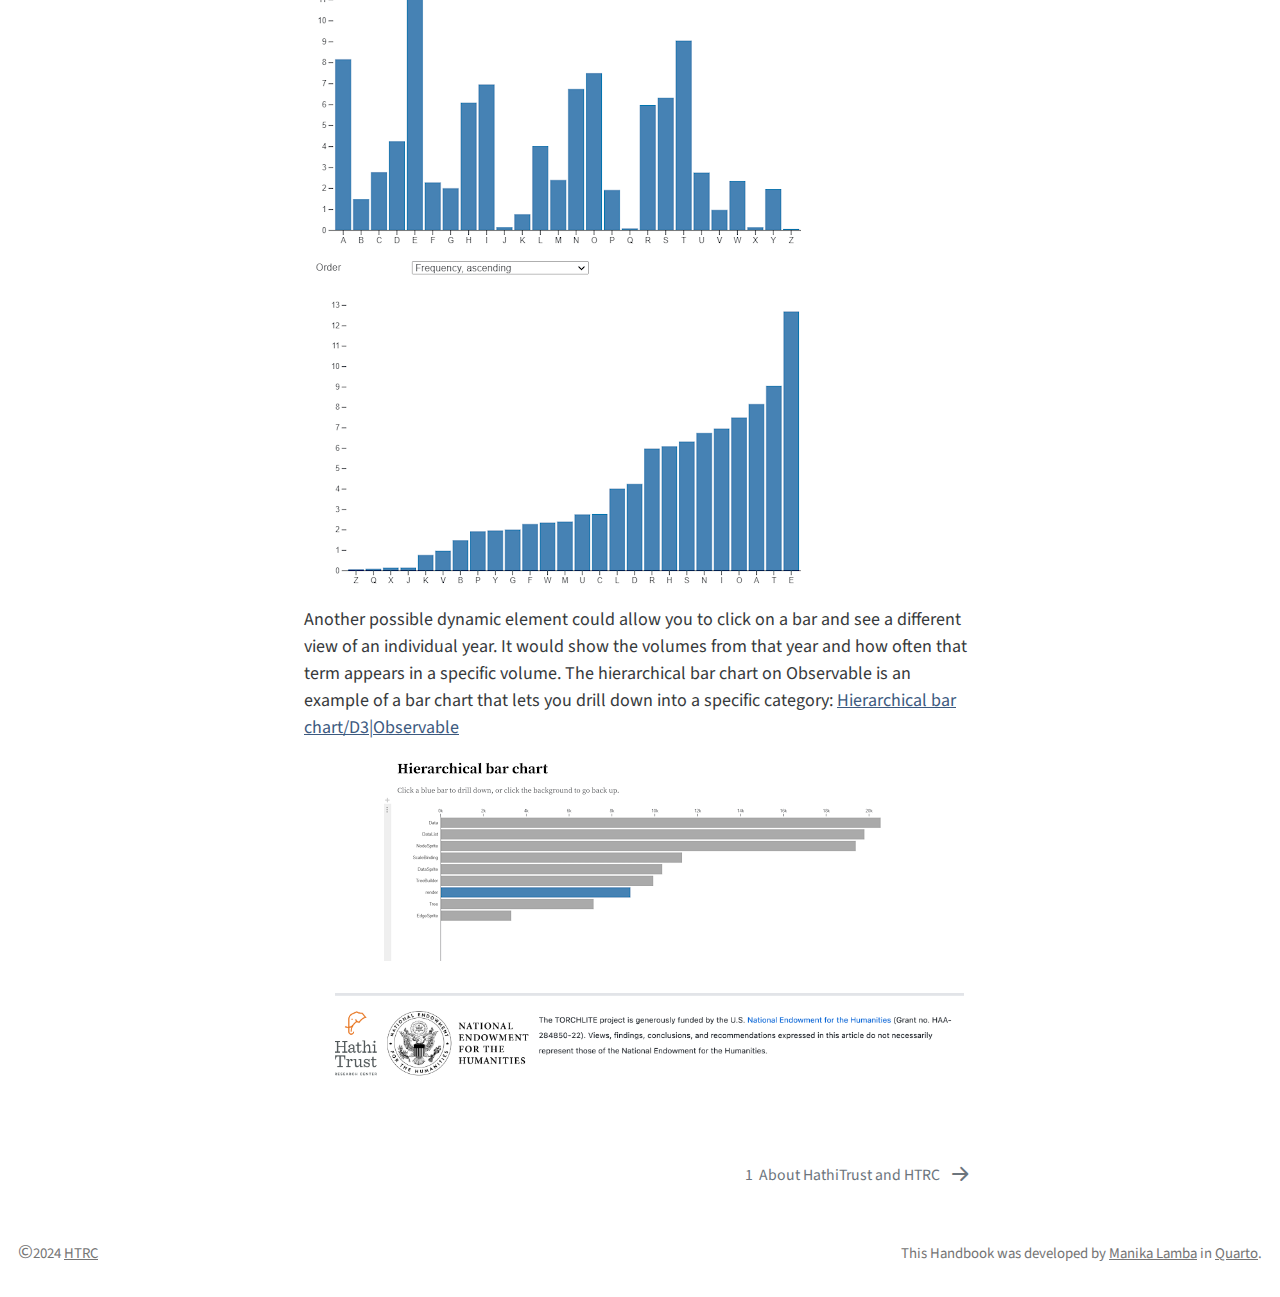
==== commit d123fbe4: "Removed perma.cc link" ====
--- a/index.html
+++ b/index.html
@@ -183,10 +183,7 @@
    
   <ul>
   <li><a href="#about-torchlite" id="toc-about-torchlite" class="nav-link active" data-scroll-target="#about-torchlite">About TORCHLITE</a></li>
-  <li><a href="#potential-use-cases" id="toc-potential-use-cases" class="nav-link" data-scroll-target="#potential-use-cases">Potential Use Cases</a>
-  <ul class="collapse">
-  <li><a href="#searching-and-visualizing-specific-words-in-a-workset-widget" id="toc-searching-and-visualizing-specific-words-in-a-workset-widget" class="nav-link" data-scroll-target="#searching-and-visualizing-specific-words-in-a-workset-widget">Searching and visualizing specific words in a workset widget</a></li>
-  </ul></li>
+  <li><a href="#potential-use-cases" id="toc-potential-use-cases" class="nav-link" data-scroll-target="#potential-use-cases">Potential Use Cases</a></li>
   </ul>
 <div class="toc-actions"><div><i class="bi bi-github"></i></div><div class="action-links"><p><a href="https://github.com/htrc/torchlite-handbook/edit/main/index.qmd" class="toc-action">Edit this page</a></p><p><a href="https://github.com/htrc/torchlite-handbook/issues/new" class="toc-action">Report an issue</a></p></div></div></nav>
     </div>
@@ -218,12 +215,9 @@
 </blockquote>
 <p>It is a next-generation Web-based, interactive visualization and analytical tool dashboard that consumes existing data from our one-of-a-kind, fully open Extracted Features (EF) dataset, along with a well-documented API to allow our user community to develop its own tools for interacting with data from the 17.5-million-volume HathiTrust Digital Library.</p>
 <p>Through this hackathon, we aim to develop and promote these tools and the API. The <a href="https://analytics.hathitrust.org/datasets">EF dataset</a> contains nearly 3 trillion tokens representing over 6 billion pages, making it arguably the largest open dataset of its kind readily available to digital humanities and other scholars in the world.</p>
-<p><strong>Please use <a href="https://perma.cc/" class="uri">https://perma.cc/</a> to cite the TORCHLITE dashboard/widgets/notebooks.</strong></p>
 </section>
 <section id="potential-use-cases" class="level1">
 <h1>Potential Use Cases</h1>
-<section id="searching-and-visualizing-specific-words-in-a-workset-widget" class="level2">
-<h2 class="anchored" data-anchor-id="searching-and-visualizing-specific-words-in-a-workset-widget">Searching and visualizing specific words in a workset widget</h2>
 <p><strong>Use case</strong>: Professor Reinhardt is interested in studying how terminology for human bodies, body systems, biology, and other living systems have been used to describe architecture and buildings. From close reading, we know that mentions and comparisons of architecture/buildings to human bodies, organs or other living systems can be noticed beginning in the earliest work in the Western tradition, Vitruvius’ De Architectura, in which he “puts forth a vision of architecture understood as an appreciation of the human body as its regulating system, based on the “optimal proportions of the human body”. It would be useful to be able to compare the usage of these words over time using a workset comprising volumes specifically about architecture and design.</p>
 <p><strong>Description</strong>: Like Bookworm, the visualization would graph the use of particular words over time, but would be restricted to a workset. Since a workset is much smaller than the overall HT corpus, the scale would be smaller than bookworm. Instead of words per million, it could be words per thousand or perhaps just a straight count of the words.</p>
 <div class="quarto-figure quarto-figure-center">
@@ -246,7 +240,6 @@
 </div>
 
 
-</section>
 </section>
 
 </main> <!-- /main -->
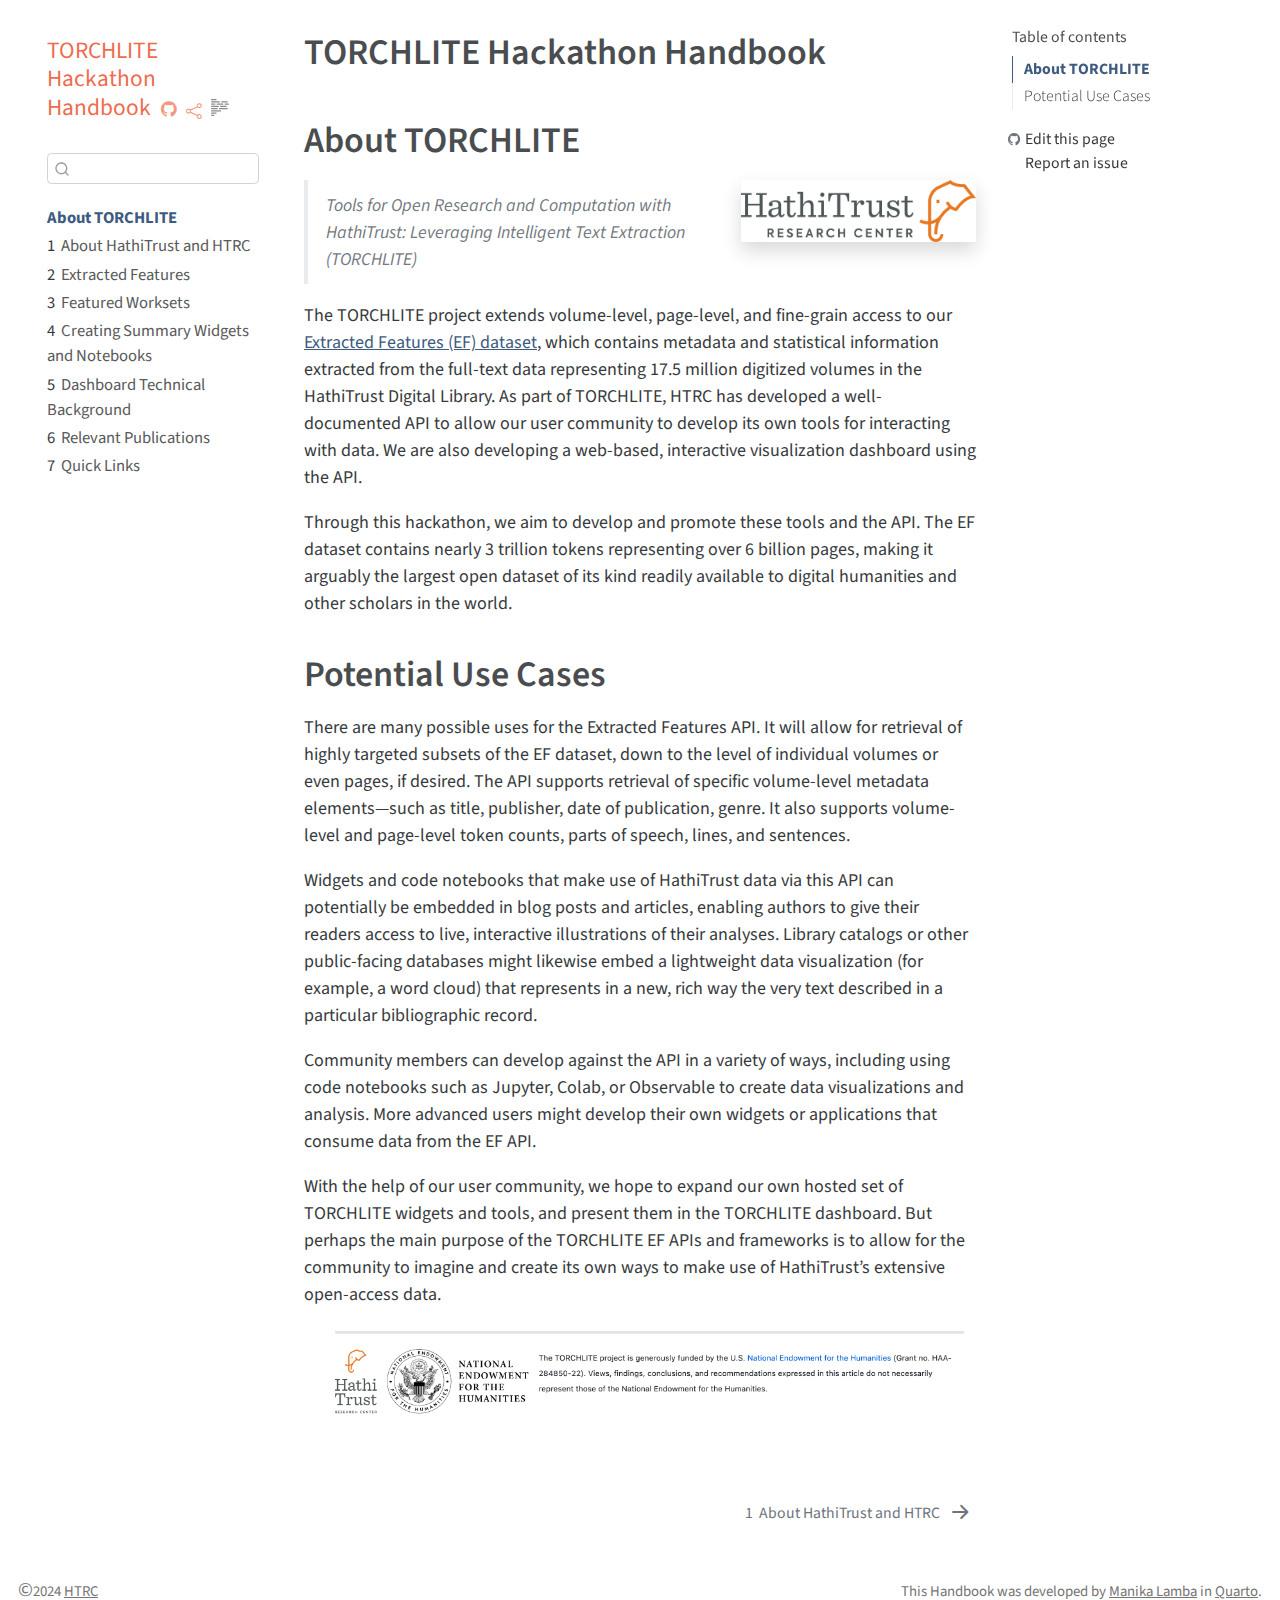
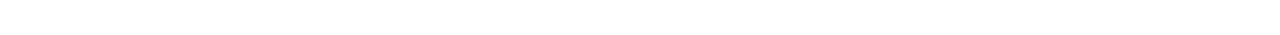
==== commit 363f7a2b: "Updated index, and EF" ====
--- a/index.html
+++ b/index.html
@@ -213,26 +213,15 @@
 <blockquote class="blockquote">
 <p><em>Tools for Open Research and Computation with HathiTrust: Leveraging Intelligent Text Extraction (TORCHLITE)</em></p>
 </blockquote>
-<p>It is a next-generation Web-based, interactive visualization and analytical tool dashboard that consumes existing data from our one-of-a-kind, fully open Extracted Features (EF) dataset, along with a well-documented API to allow our user community to develop its own tools for interacting with data from the 17.5-million-volume HathiTrust Digital Library.</p>
-<p>Through this hackathon, we aim to develop and promote these tools and the API. The <a href="https://analytics.hathitrust.org/datasets">EF dataset</a> contains nearly 3 trillion tokens representing over 6 billion pages, making it arguably the largest open dataset of its kind readily available to digital humanities and other scholars in the world.</p>
+<p>The TORCHLITE project extends volume-level, page-level, and fine-grain access to our <a href="https://analytics.hathitrust.org/datasets">Extracted Features (EF) dataset</a>, which contains metadata and statistical information extracted from the full-text data representing 17.5 million digitized volumes in the HathiTrust Digital Library. As part of TORCHLITE, HTRC has developed a well-documented API to allow our user community to develop its own tools for interacting with data. We are also developing a web-based, interactive visualization dashboard using the API.</p>
+<p>Through this hackathon, we aim to develop and promote these tools and the API. The EF dataset contains nearly 3 trillion tokens representing over 6 billion pages, making it arguably the largest open dataset of its kind readily available to digital humanities and other scholars in the world.</p>
 </section>
 <section id="potential-use-cases" class="level1">
 <h1>Potential Use Cases</h1>
-<p><strong>Use case</strong>: Professor Reinhardt is interested in studying how terminology for human bodies, body systems, biology, and other living systems have been used to describe architecture and buildings. From close reading, we know that mentions and comparisons of architecture/buildings to human bodies, organs or other living systems can be noticed beginning in the earliest work in the Western tradition, Vitruvius’ De Architectura, in which he “puts forth a vision of architecture understood as an appreciation of the human body as its regulating system, based on the “optimal proportions of the human body”. It would be useful to be able to compare the usage of these words over time using a workset comprising volumes specifically about architecture and design.</p>
-<p><strong>Description</strong>: Like Bookworm, the visualization would graph the use of particular words over time, but would be restricted to a workset. Since a workset is much smaller than the overall HT corpus, the scale would be smaller than bookworm. Instead of words per million, it could be words per thousand or perhaps just a straight count of the words.</p>
-<div class="quarto-figure quarto-figure-center">
-<figure class="figure">
-<p><img src="images/uc.png" class="img-fluid figure-img"></p>
-</figure>
-</div>
-<p>There is also an opportunity to provide other dynamic features that allow you to examine a particular work or alternative ways of displaying the data. For example, an alternative way to view the data could be a bar chart instead of a line graph. A bar chart would allow you to order the chart by time, and ascending, or descending.</p>
-<p><img src="images/uc1.png" class="img-fluid" data-fig-align="center"> <img src="images/uc2.png" class="img-fluid" data-fig-align="center"></p>
-<p>Another possible dynamic element could allow you to click on a bar and see a different view of an individual year. It would show the volumes from that year and how often that term appears in a specific volume. The hierarchical bar chart on Observable is an example of a bar chart that lets you drill down into a specific category: <a href="https://observablehq.com/@d3/hierarchical-bar-chart?intent=fork">Hierarchical bar chart/D3|Observable</a></p>
-<div class="quarto-figure quarto-figure-center">
-<figure class="figure">
-<p><img src="images/uc3.png" class="img-fluid figure-img"></p>
-</figure>
-</div>
+<p>There are many possible uses for the Extracted Features API. It will allow for retrieval of highly targeted subsets of the EF dataset, down to the level of individual volumes or even pages, if desired. The API supports retrieval of specific volume-level metadata elements—such as title, publisher, date of publication, genre. It also supports volume-level and page-level token counts, parts of speech, lines, and sentences.</p>
+<p>Widgets and code notebooks that make use of HathiTrust data via this API can potentially be embedded in blog posts and articles, enabling authors to give their readers access to live, interactive illustrations of their analyses. Library catalogs or other public-facing databases might likewise embed a lightweight data visualization (for example, a word cloud) that represents in a new, rich way the very text described in a particular bibliographic record.</p>
+<p>Community members can develop against the API in a variety of ways, including using code notebooks such as Jupyter, Colab, or Observable to create data visualizations and analysis. More advanced users might develop their own widgets or applications that consume data from the EF API.</p>
+<p>With the help of our user community, we hope to expand our own hosted set of TORCHLITE widgets and tools, and present them in the TORCHLITE dashboard. But perhaps the main purpose of the TORCHLITE EF APIs and frameworks is to allow for the community to imagine and create its own ways to make use of HathiTrust’s extensive open-access data.</p>
 <div class="quarto-figure quarto-figure-center">
 <figure class="figure">
 <p><img src="images/footer.png" class="img-fluid figure-img"></p>
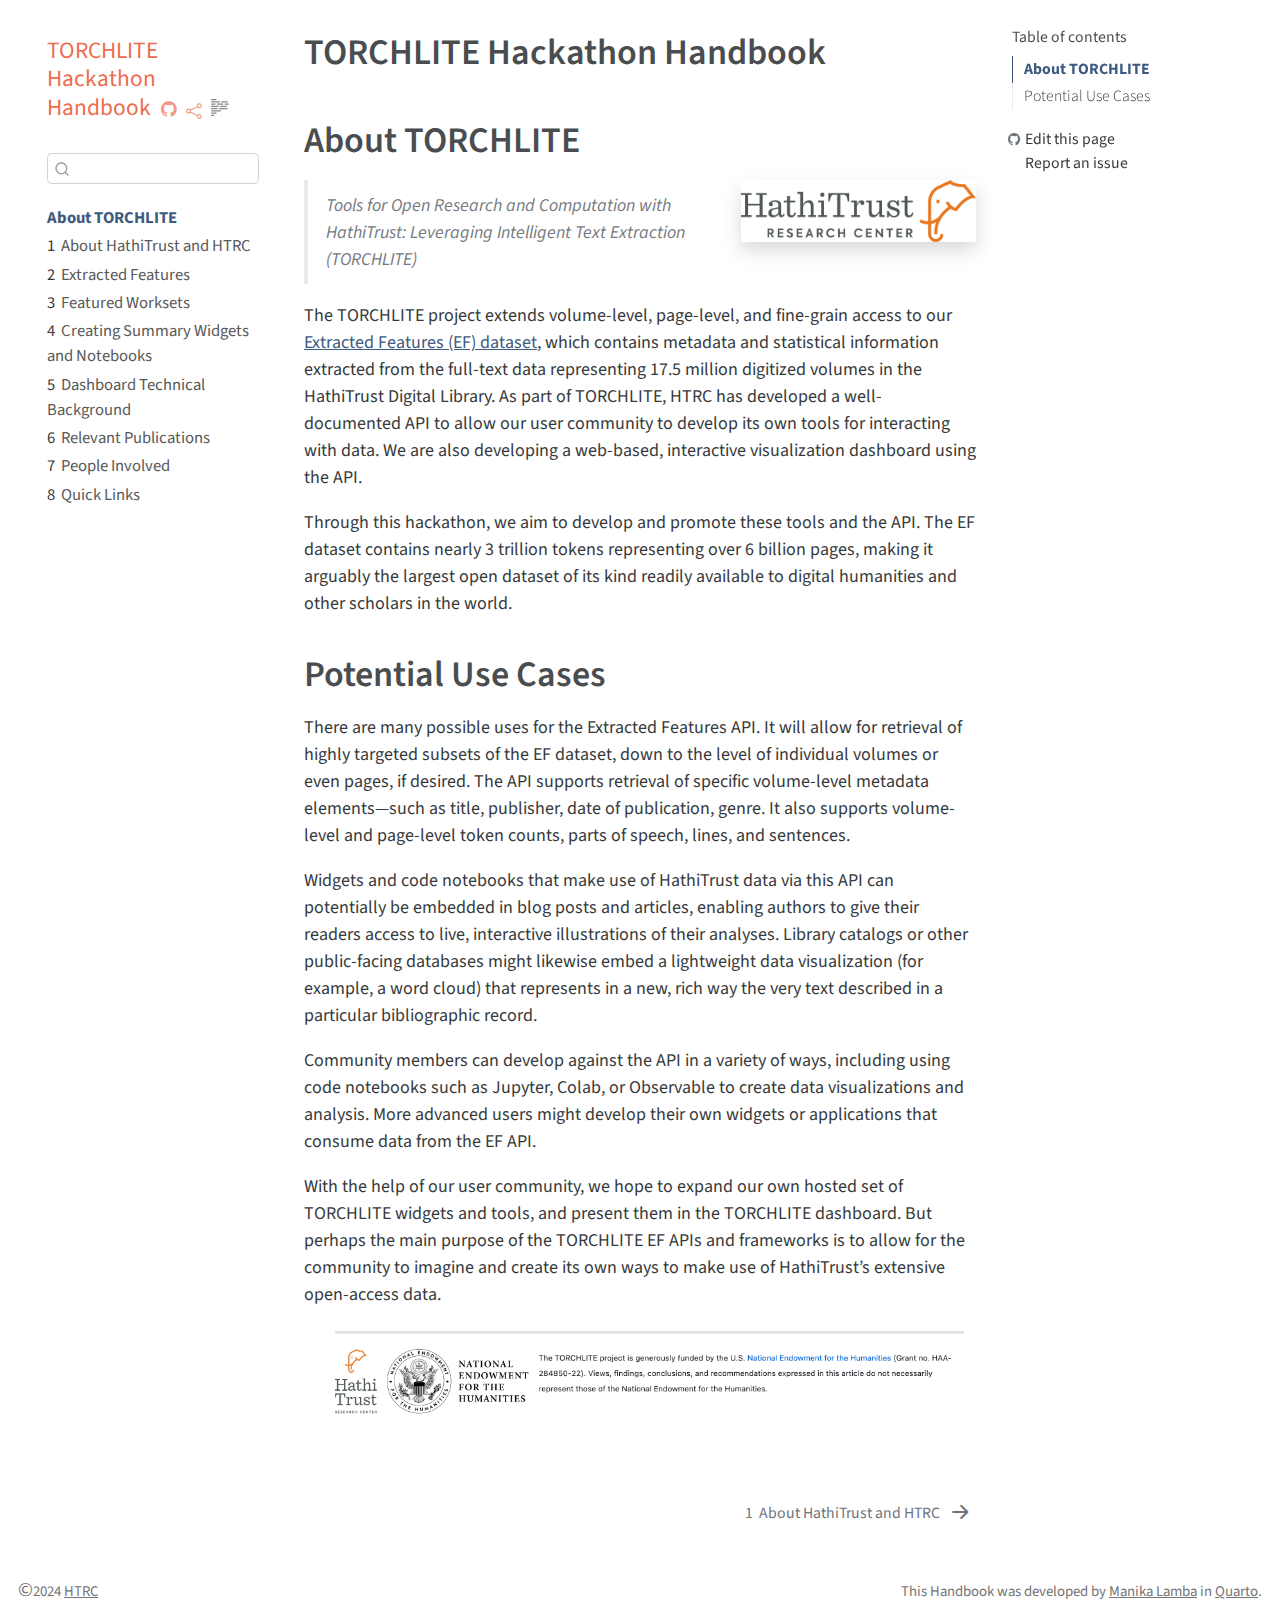
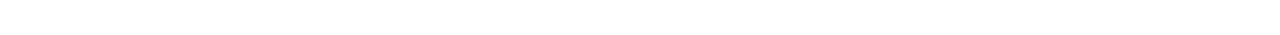
==== commit c12cead3: "22 May 2024" ====
--- a/index.html
+++ b/index.html
@@ -168,8 +168,14 @@
 </li>
         <li class="sidebar-item">
   <div class="sidebar-item-container"> 
+  <a href="./people.html" class="sidebar-item-text sidebar-link">
+ <span class="menu-text"><span class="chapter-number">7</span>&nbsp; <span class="chapter-title">People Involved</span></span></a>
+  </div>
+</li>
+        <li class="sidebar-item">
+  <div class="sidebar-item-container"> 
   <a href="./links.html" class="sidebar-item-text sidebar-link">
- <span class="menu-text"><span class="chapter-number">7</span>&nbsp; <span class="chapter-title">Quick Links</span></span></a>
+ <span class="menu-text"><span class="chapter-number">8</span>&nbsp; <span class="chapter-title">Quick Links</span></span></a>
   </div>
 </li>
     </ul>
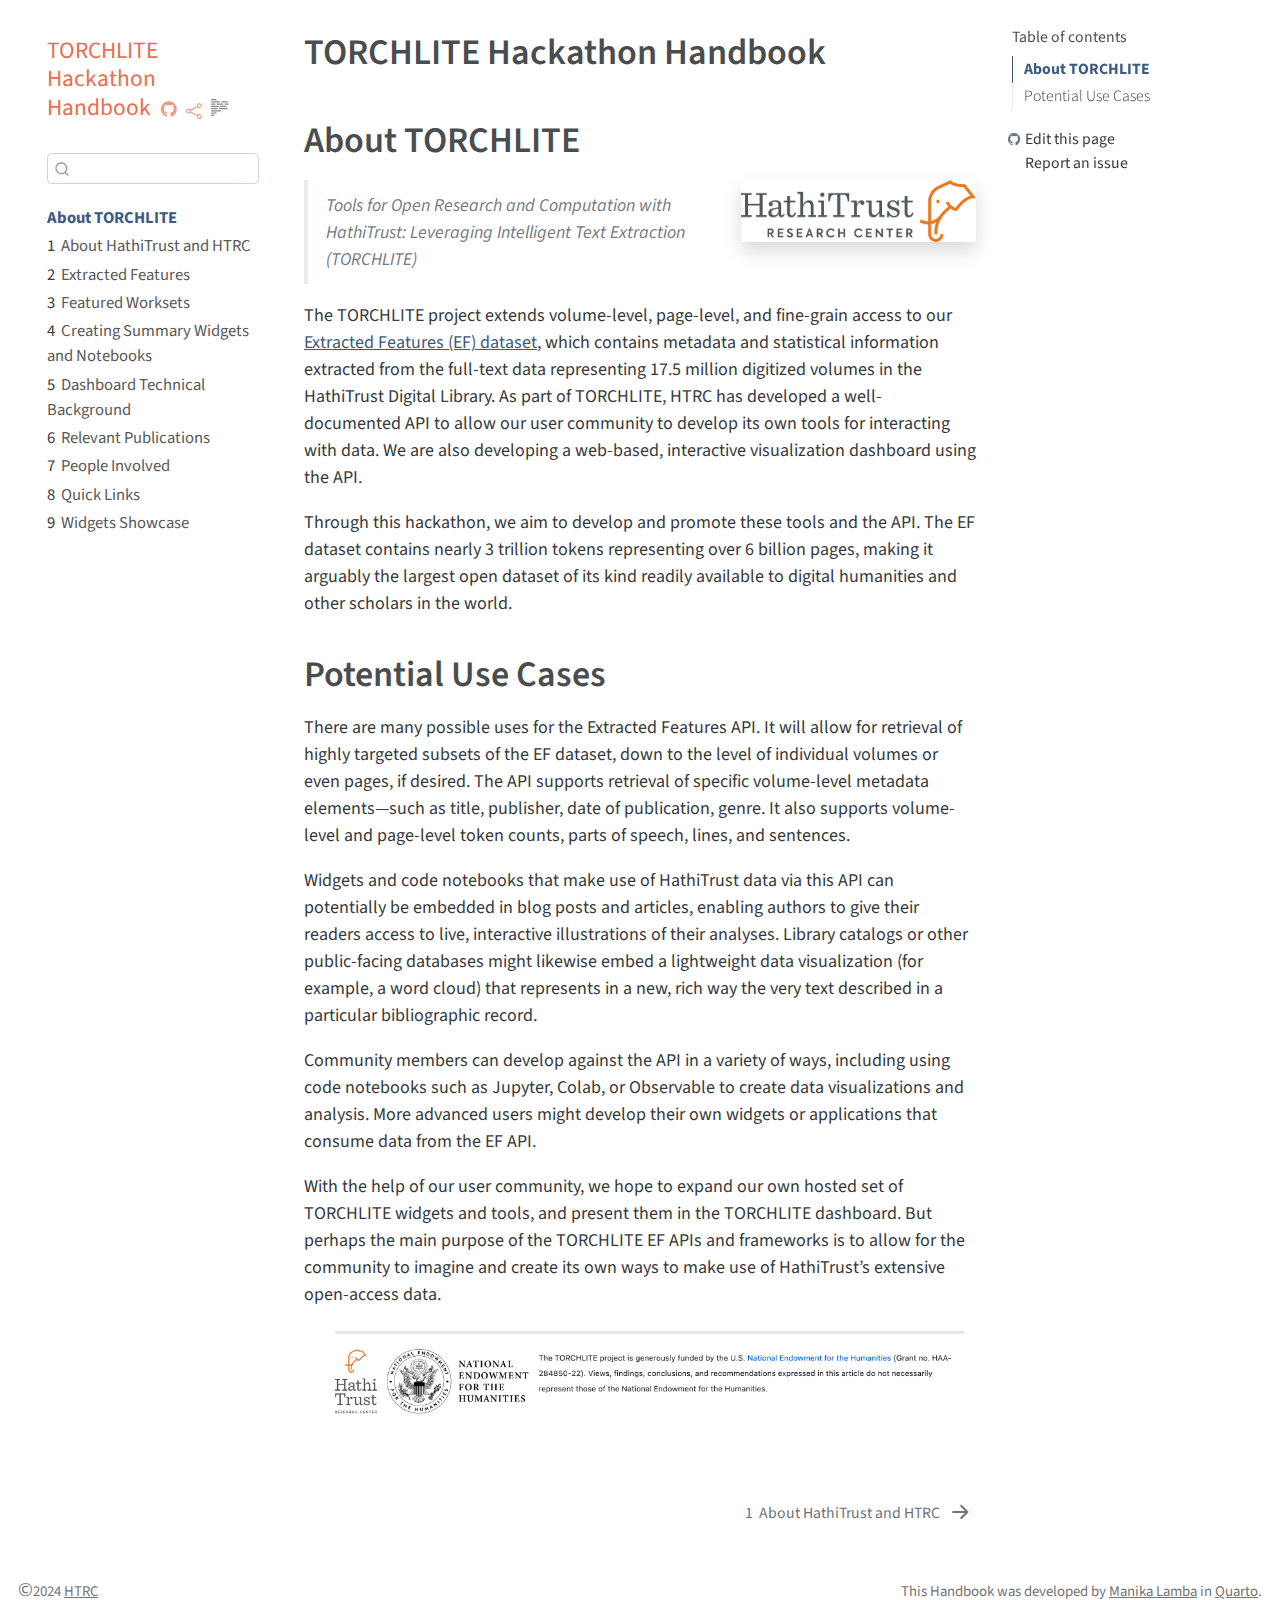
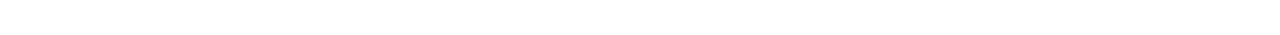
==== commit 0d1a391d: "added showcase page" ====
--- a/index.html
+++ b/index.html
@@ -176,6 +176,12 @@
   <div class="sidebar-item-container"> 
   <a href="./links.html" class="sidebar-item-text sidebar-link">
  <span class="menu-text"><span class="chapter-number">8</span>&nbsp; <span class="chapter-title">Quick Links</span></span></a>
+  </div>
+</li>
+        <li class="sidebar-item">
+  <div class="sidebar-item-container"> 
+  <a href="./showcase.html" class="sidebar-item-text sidebar-link">
+ <span class="menu-text"><span class="chapter-number">9</span>&nbsp; <span class="chapter-title">Widgets Showcase</span></span></a>
   </div>
 </li>
     </ul>
